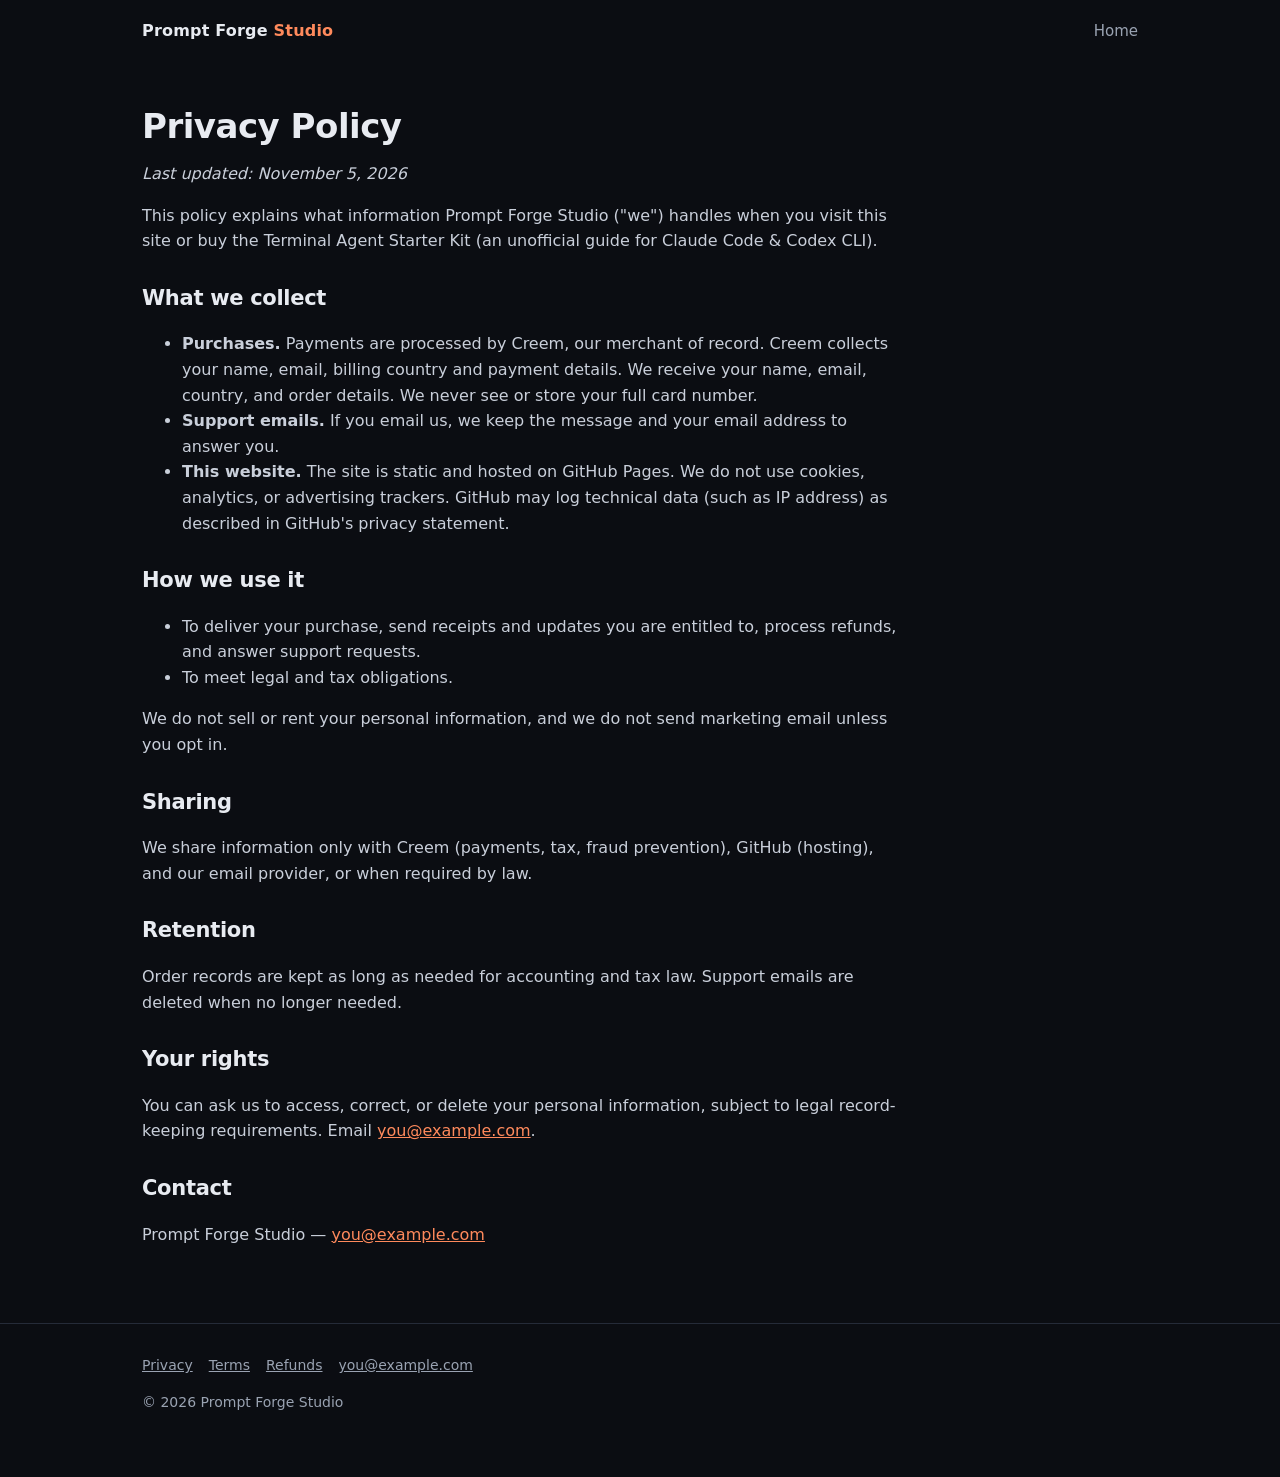
==== privacy.html @ 5733dd03 "Publish Prompt Forge Studio landing page" ====
<!doctype html><html lang="en"><head><meta charset="utf-8"><meta name="viewport" content="width=device-width,initial-scale=1">
<title>Privacy Policy — Prompt Forge Studio</title><link rel="stylesheet" href="style.css"></head><body><div class="wrap">
<header class="nav"><a class="brand" href="index.html">Prompt Forge <span>Studio</span></a><nav><a class="link" href="index.html">Home</a></nav></header>
<main class="doc"><h1>Privacy Policy</h1><p><em>Last updated: November 5, 2026</em></p>

<p>This policy explains what information Prompt Forge Studio ("we") handles when you visit this site or buy the Terminal Agent Starter Kit (an unofficial guide for Claude Code &amp; Codex CLI).</p>
<h2>What we collect</h2>
<ul><li><b>Purchases.</b> Payments are processed by Creem, our merchant of record. Creem collects your name, email, billing country and payment details. We receive your name, email, country, and order details. We never see or store your full card number.</li>
<li><b>Support emails.</b> If you email us, we keep the message and your email address to answer you.</li>
<li><b>This website.</b> The site is static and hosted on GitHub Pages. We do not use cookies, analytics, or advertising trackers. GitHub may log technical data (such as IP address) as described in GitHub's privacy statement.</li></ul>
<h2>How we use it</h2>
<ul><li>To deliver your purchase, send receipts and updates you are entitled to, process refunds, and answer support requests.</li>
<li>To meet legal and tax obligations.</li></ul>
<p>We do not sell or rent your personal information, and we do not send marketing email unless you opt in.</p>
<h2>Sharing</h2>
<p>We share information only with Creem (payments, tax, fraud prevention), GitHub (hosting), and our email provider, or when required by law.</p>
<h2>Retention</h2>
<p>Order records are kept as long as needed for accounting and tax law. Support emails are deleted when no longer needed.</p>
<h2>Your rights</h2>
<p>You can ask us to access, correct, or delete your personal information, subject to legal record-keeping requirements. Email <a href="mailto:you@example.com">you@example.com</a>.</p>
<h2>Contact</h2>
<p>Prompt Forge Studio — <a href="mailto:you@example.com">you@example.com</a></p>
</main></div>
<footer><div class="wrap"><a href="privacy.html">Privacy</a><a href="terms.html">Terms</a><a href="refund.html">Refunds</a><a href="mailto:you@example.com">you@example.com</a><p>© 2026 Prompt Forge Studio</p></div></footer></body></html>
---- style.css ----
:root{--bg:#0b0d12;--panel:#141821;--line:#252b38;--text:#e8ebf1;--muted:#9aa3b2;--accent:#ff8a5c;--accent2:#34d399;--radius:14px}
*{box-sizing:border-box}html{scroll-behavior:smooth}
body{margin:0;font-family:Inter,system-ui,-apple-system,"Segoe UI",Roboto,Helvetica,Arial,sans-serif;background:var(--bg);color:var(--text);line-height:1.6}
a{color:var(--accent)}a:hover{opacity:.85}
.wrap{max-width:1040px;margin:0 auto;padding:0 22px}
header.nav{display:flex;justify-content:space-between;align-items:center;padding:18px 0;flex-wrap:wrap;gap:10px}
.brand{font-weight:800;letter-spacing:.2px;color:var(--text);text-decoration:none}.brand span{color:var(--accent)}
.nav a.link{color:var(--muted);text-decoration:none;margin-left:18px;font-size:15px}
.hero{padding:56px 0 40px;display:grid;grid-template-columns:1.2fr .8fr;gap:40px;align-items:center}
.eyebrow{display:inline-block;font-size:13px;color:var(--accent2);border:1px solid #1f4d3d;background:#0f2a22;padding:4px 10px;border-radius:999px}
h1{font-size:46px;line-height:1.1;margin:16px 0 14px;letter-spacing:-.5px}
.lead{font-size:19px;color:var(--muted);max-width:560px}
.cta{display:flex;gap:14px;align-items:center;margin-top:26px;flex-wrap:wrap}
.btn{display:inline-block;background:var(--accent);color:#1a0f0a;font-weight:700;padding:14px 24px;border-radius:10px;text-decoration:none;font-size:17px}
.btn.ghost{background:transparent;color:var(--text);border:1px solid var(--line)}
.price{font-size:15px;color:var(--muted)}.price b{color:var(--text);font-size:22px}
.term{background:var(--panel);border:1px solid var(--line);border-radius:var(--radius);padding:18px;font-family:ui-monospace,Menlo,Consolas,monospace;font-size:13.5px;box-shadow:0 20px 60px rgba(0,0,0,.35)}
.term .dots{display:flex;gap:6px;margin-bottom:12px}.term .dots i{width:11px;height:11px;border-radius:50%;background:#3a4150;display:block}
.term .c{color:var(--accent2)}.term .m{color:var(--muted)}
section{padding:46px 0;border-top:1px solid var(--line)}
h2{font-size:30px;margin:0 0 8px;letter-spacing:-.3px}.sub{color:var(--muted);margin:0 0 26px}
.grid{display:grid;grid-template-columns:repeat(3,1fr);gap:16px}
.card{background:var(--panel);border:1px solid var(--line);border-radius:var(--radius);padding:20px}
.card h3{margin:0 0 6px;font-size:17px}.card p{margin:0;color:var(--muted);font-size:15px}
ul.check{list-style:none;padding:0;margin:0;columns:2;column-gap:30px}
ul.check li{padding:6px 0 6px 26px;position:relative;break-inside:avoid}
ul.check li:before{content:"✓";position:absolute;left:0;color:var(--accent2);font-weight:700}
.buy{display:grid;grid-template-columns:1fr auto;gap:20px;align-items:center;background:linear-gradient(135deg,#1b1410,#141821);border:1px solid #4a2c1f;border-radius:var(--radius);padding:28px}
.buy .big{font-size:40px;font-weight:800}
details{background:var(--panel);border:1px solid var(--line);border-radius:10px;padding:14px 18px;margin-bottom:10px}
summary{cursor:pointer;font-weight:600}details p{color:var(--muted);margin:10px 0 0}
.note{font-size:13.5px;color:var(--muted);background:#12151c;border:1px dashed var(--line);border-radius:10px;padding:14px 16px}
footer{border-top:1px solid var(--line);padding:30px 0 50px;color:var(--muted);font-size:14px}
footer a{color:var(--muted);margin-right:16px}
.doc{max-width:760px;padding:30px 0 60px}.doc h1{font-size:34px}.doc h2{font-size:21px;margin-top:28px}.doc p,.doc li{color:#c9cfda}
@media(max-width:820px){.hero{grid-template-columns:1fr}.grid{grid-template-columns:1fr}ul.check{columns:1}h1{font-size:36px}.buy{grid-template-columns:1fr}}
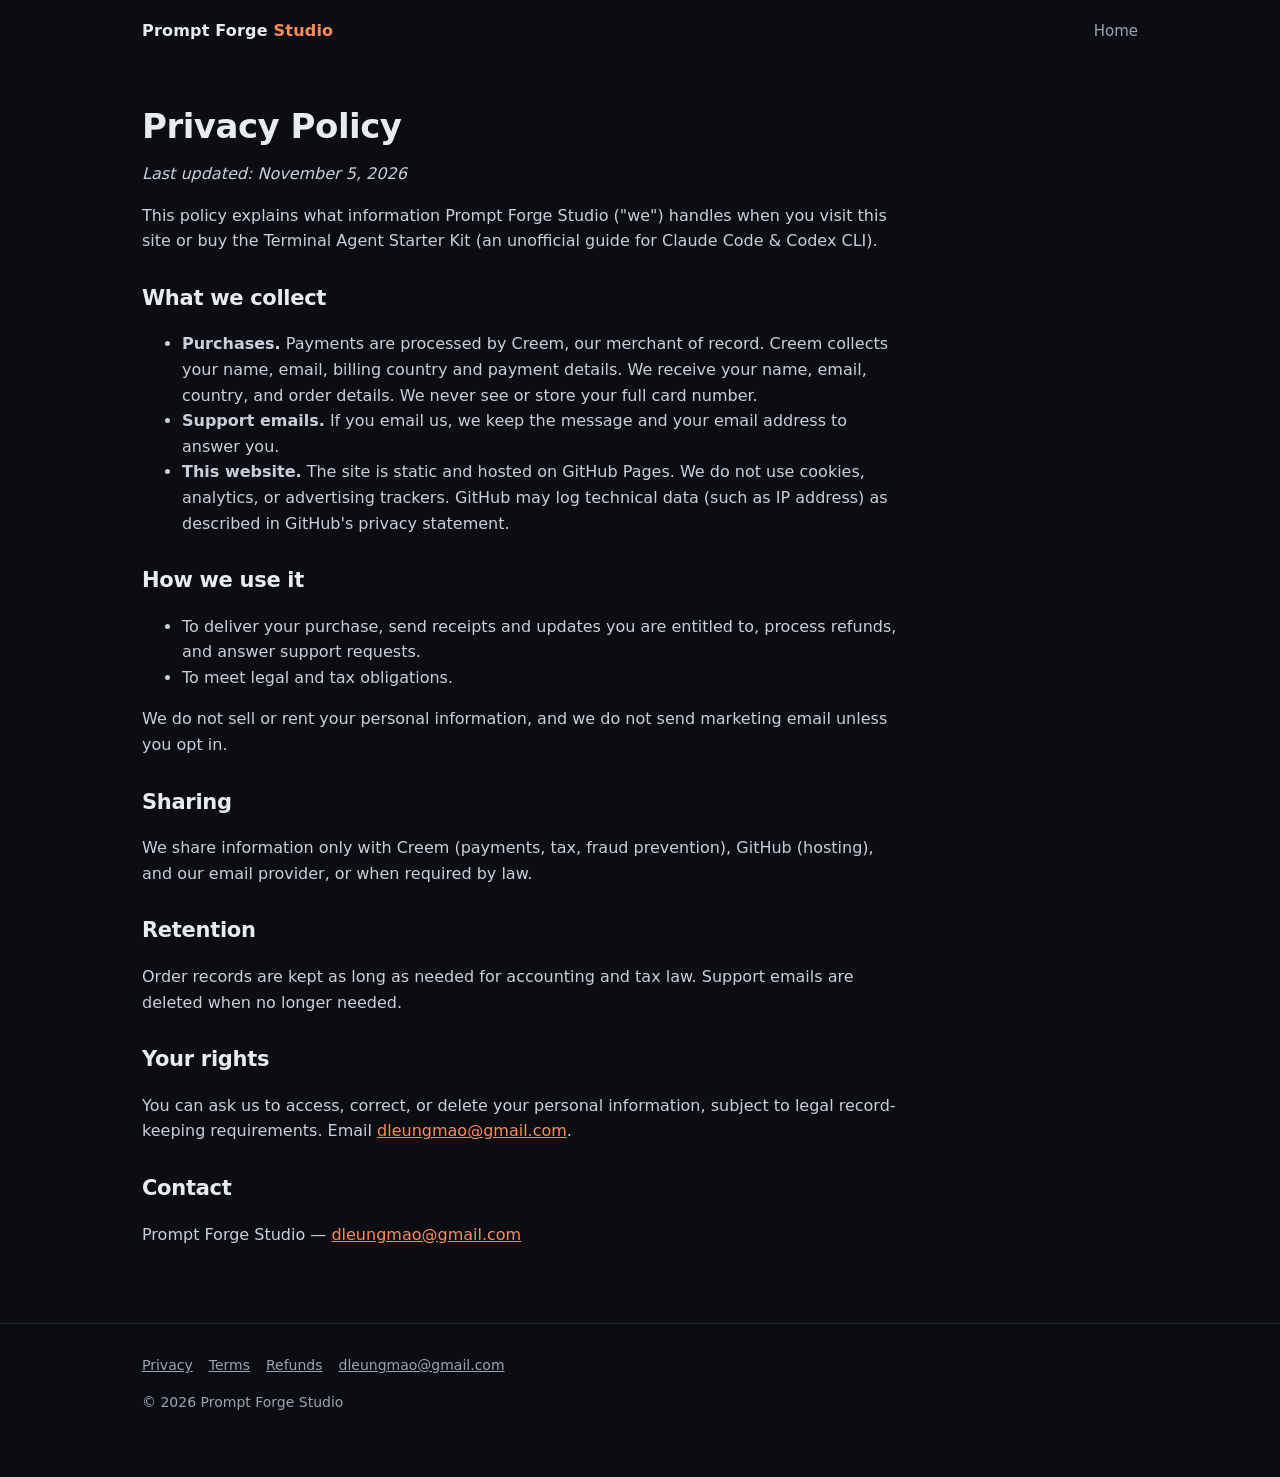
==== commit 68b959ec: "Add Creem checkout link and support email" ====
--- a/privacy.html
+++ b/privacy.html
@@ -17,8 +17,8 @@
 <h2>Retention</h2>
 <p>Order records are kept as long as needed for accounting and tax law. Support emails are deleted when no longer needed.</p>
 <h2>Your rights</h2>
-<p>You can ask us to access, correct, or delete your personal information, subject to legal record-keeping requirements. Email <a href="mailto:you@example.com">you@example.com</a>.</p>
+<p>You can ask us to access, correct, or delete your personal information, subject to legal record-keeping requirements. Email <a href="mailto:dleungmao@gmail.com">dleungmao@gmail.com</a>.</p>
 <h2>Contact</h2>
-<p>Prompt Forge Studio — <a href="mailto:you@example.com">you@example.com</a></p>
+<p>Prompt Forge Studio — <a href="mailto:dleungmao@gmail.com">dleungmao@gmail.com</a></p>
 </main></div>
-<footer><div class="wrap"><a href="privacy.html">Privacy</a><a href="terms.html">Terms</a><a href="refund.html">Refunds</a><a href="mailto:you@example.com">you@example.com</a><p>© 2026 Prompt Forge Studio</p></div></footer></body></html>
+<footer><div class="wrap"><a href="privacy.html">Privacy</a><a href="terms.html">Terms</a><a href="refund.html">Refunds</a><a href="mailto:dleungmao@gmail.com">dleungmao@gmail.com</a><p>© 2026 Prompt Forge Studio</p></div></footer></body></html>
